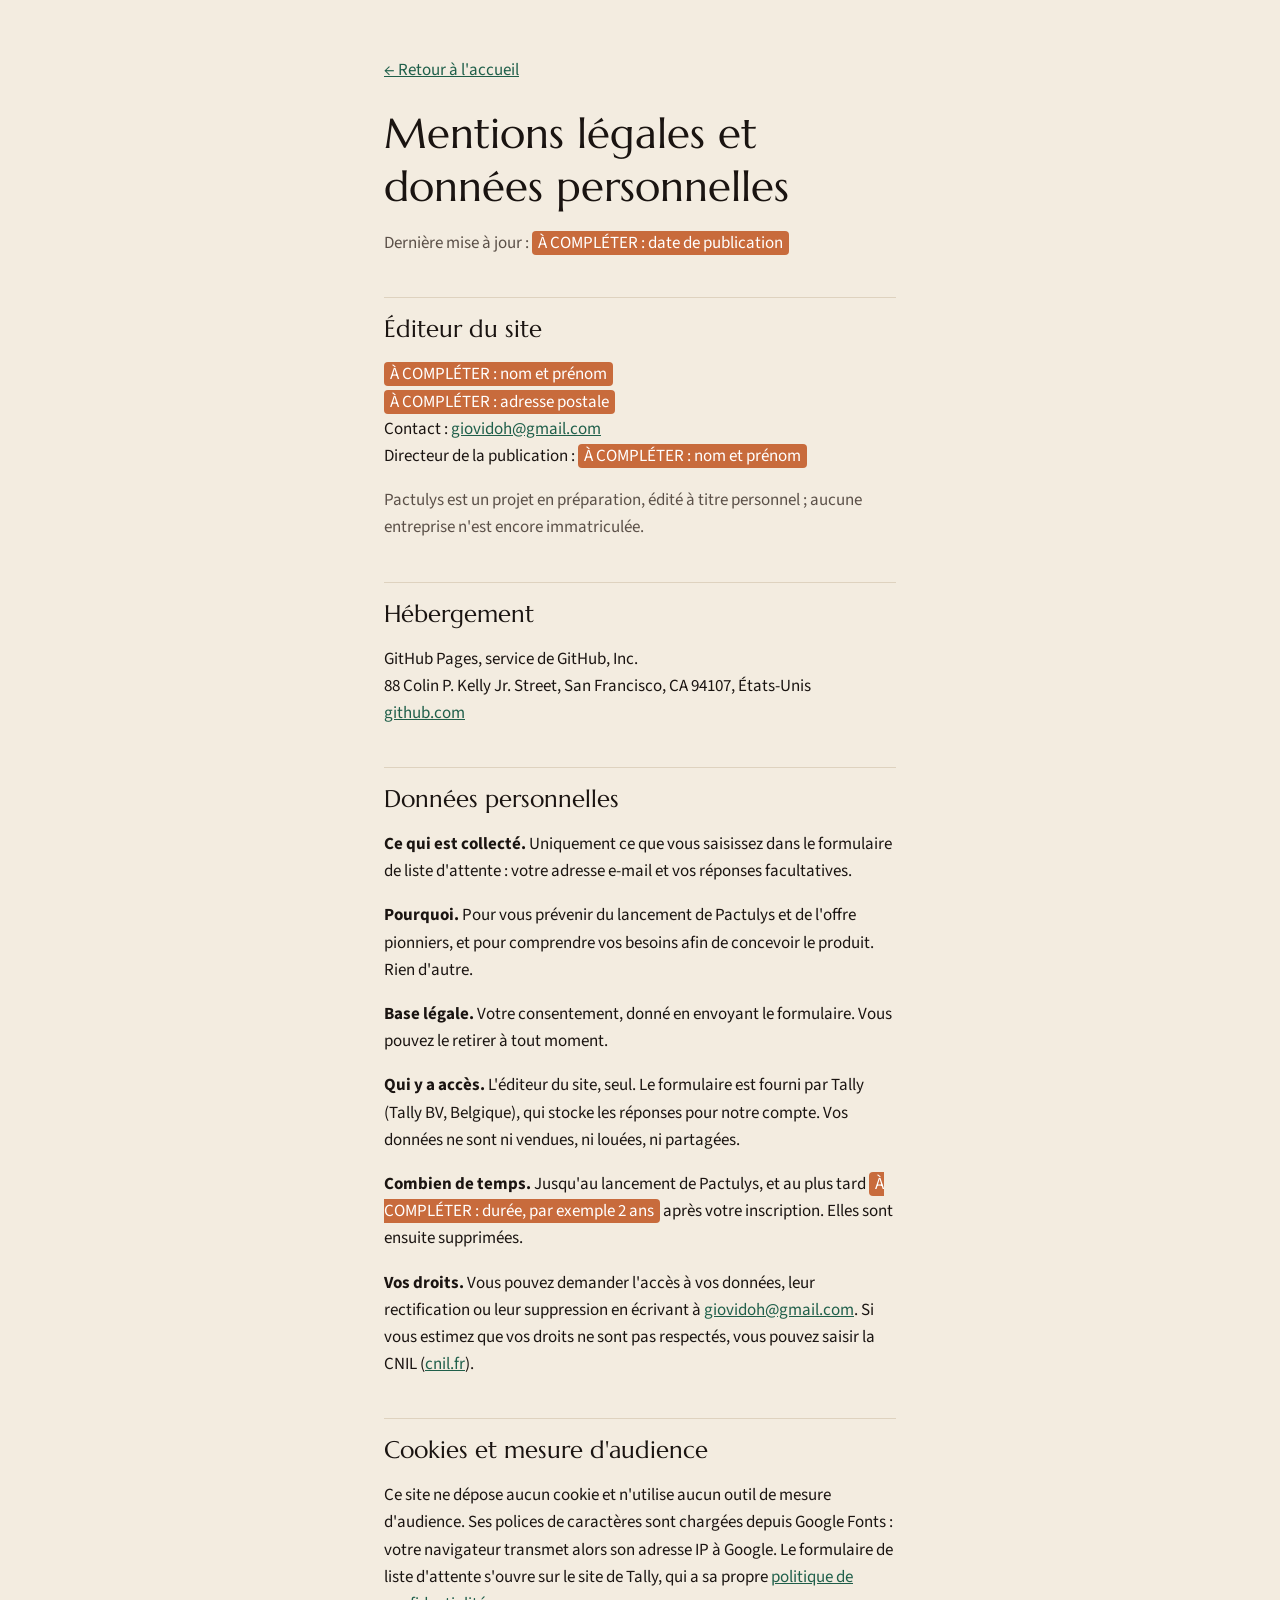
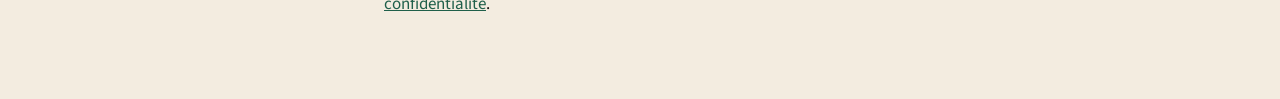
==== mentions-legales.html @ f3574342 "feat(site): mentions légales, floutage des images, essai sans durée fixée" ====
<!doctype html>
<html lang="fr">

<head>
  <meta charset="utf-8">
  <meta name="viewport" content="width=device-width, initial-scale=1">
  <title>Mentions légales — Pactulys</title>
  <meta name="robots" content="noindex">
  <meta name="theme-color" content="#f3ece0" media="(prefers-color-scheme: light)">
  <meta name="theme-color" content="#0f1a17" media="(prefers-color-scheme: dark)">
  <link rel="preconnect" href="https://fonts.googleapis.com">
  <link rel="preconnect" href="https://fonts.gstatic.com" crossorigin>
  <link rel="stylesheet" href="https://fonts.googleapis.com/css2?family=Marcellus&family=Source+Sans+3:wght@400;600&display=swap">
  <style>
    :root {
      color-scheme: light dark;
      --bg: #f3ece0; --surface: #fbf7f0; --text: #1a1411; --muted: #5b5048; --line: #ded2bf; --accent: #1f5f4a;
    }

    @media (prefers-color-scheme: dark) {
      :root:not([data-theme="light"]) {
        --bg: #0f1a17; --surface: #16241f; --text: #f1e9dc; --muted: #b3ab9e; --line: #5d7169; --accent: #7fc8a9;
      }
    }

    :root[data-theme="dark"] {
      --bg: #0f1a17; --surface: #16241f; --text: #f1e9dc; --muted: #b3ab9e; --line: #5d7169; --accent: #7fc8a9;
    }

    body {
      margin: 0; background: var(--bg); color: var(--text);
      font: 17px/1.6 "Source Sans 3", system-ui, -apple-system, "Segoe UI", sans-serif;
    }

    main { max-width: 64ch; margin: 0 auto; padding: 40px 16px 64px; }
    h1, h2 { font-family: "Marcellus", Georgia, serif; font-weight: 400; line-height: 1.25; }
    h1 { font-size: clamp(30px, 24px + 2vw, 42px); margin: 24px 0 8px; }
    h2 { font-size: 24px; margin: 40px 0 8px; padding-top: 16px; border-top: 1px solid var(--line); }
    a { color: var(--accent); }
    .muted { color: var(--muted); }
    .todo { background: #c86b3c; color: #fff; padding: 0 6px; border-radius: 4px; }
  </style>
</head>

<body>
  <main>
    <p><a href="./">← Retour à l'accueil</a></p>
    <h1>Mentions légales et données personnelles</h1>
    <p class="muted">Dernière mise à jour : <span class="todo">À COMPLÉTER : date de publication</span></p>

    <h2>Éditeur du site</h2>
    <p>
      <span class="todo">À COMPLÉTER : nom et prénom</span><br>
      <span class="todo">À COMPLÉTER : adresse postale</span><br>
      Contact : <a href="mailto:giovidoh@gmail.com">giovidoh@gmail.com</a><br>
      Directeur de la publication : <span class="todo">À COMPLÉTER : nom et prénom</span>
    </p>
    <p class="muted">Pactulys est un projet en préparation, édité à titre personnel ; aucune entreprise n'est encore
      immatriculée.</p>

    <h2>Hébergement</h2>
    <p>
      GitHub Pages, service de GitHub, Inc.<br>
      88 Colin P. Kelly Jr. Street, San Francisco, CA 94107, États-Unis<br>
      <a href="https://github.com" rel="noopener">github.com</a>
    </p>

    <h2>Données personnelles</h2>
    <p><strong>Ce qui est collecté.</strong> Uniquement ce que vous saisissez dans le formulaire de liste d'attente :
      votre adresse e-mail et vos réponses facultatives.</p>
    <p><strong>Pourquoi.</strong> Pour vous prévenir du lancement de Pactulys et de l'offre pionniers, et pour comprendre
      vos besoins afin de concevoir le produit. Rien d'autre.</p>
    <p><strong>Base légale.</strong> Votre consentement, donné en envoyant le formulaire. Vous pouvez le retirer à tout
      moment.</p>
    <p><strong>Qui y a accès.</strong> L'éditeur du site, seul. Le formulaire est fourni par Tally (Tally BV, Belgique),
      qui stocke les réponses pour notre compte. Vos données ne sont ni vendues, ni louées, ni partagées.</p>
    <p><strong>Combien de temps.</strong> Jusqu'au lancement de Pactulys, et au plus tard
      <span class="todo">À COMPLÉTER : durée, par exemple 2 ans</span> après votre inscription. Elles sont ensuite
      supprimées.</p>
    <p><strong>Vos droits.</strong> Vous pouvez demander l'accès à vos données, leur rectification ou leur suppression en
      écrivant à <a href="mailto:giovidoh@gmail.com">giovidoh@gmail.com</a>. Si vous estimez que vos droits ne sont pas
      respectés, vous pouvez saisir la CNIL (<a href="https://www.cnil.fr" rel="noopener">cnil.fr</a>).</p>

    <h2>Cookies et mesure d'audience</h2>
    <p>Ce site ne dépose aucun cookie et n'utilise aucun outil de mesure d'audience. Ses polices de caractères sont
      chargées depuis Google Fonts : votre navigateur transmet alors son adresse IP à Google. Le formulaire de liste
      d'attente s'ouvre sur le site de Tally, qui a sa propre
      <a href="https://tally.so/help/privacy-policy" rel="noopener">politique de confidentialité</a>.</p>
  </main>
</body>

</html>
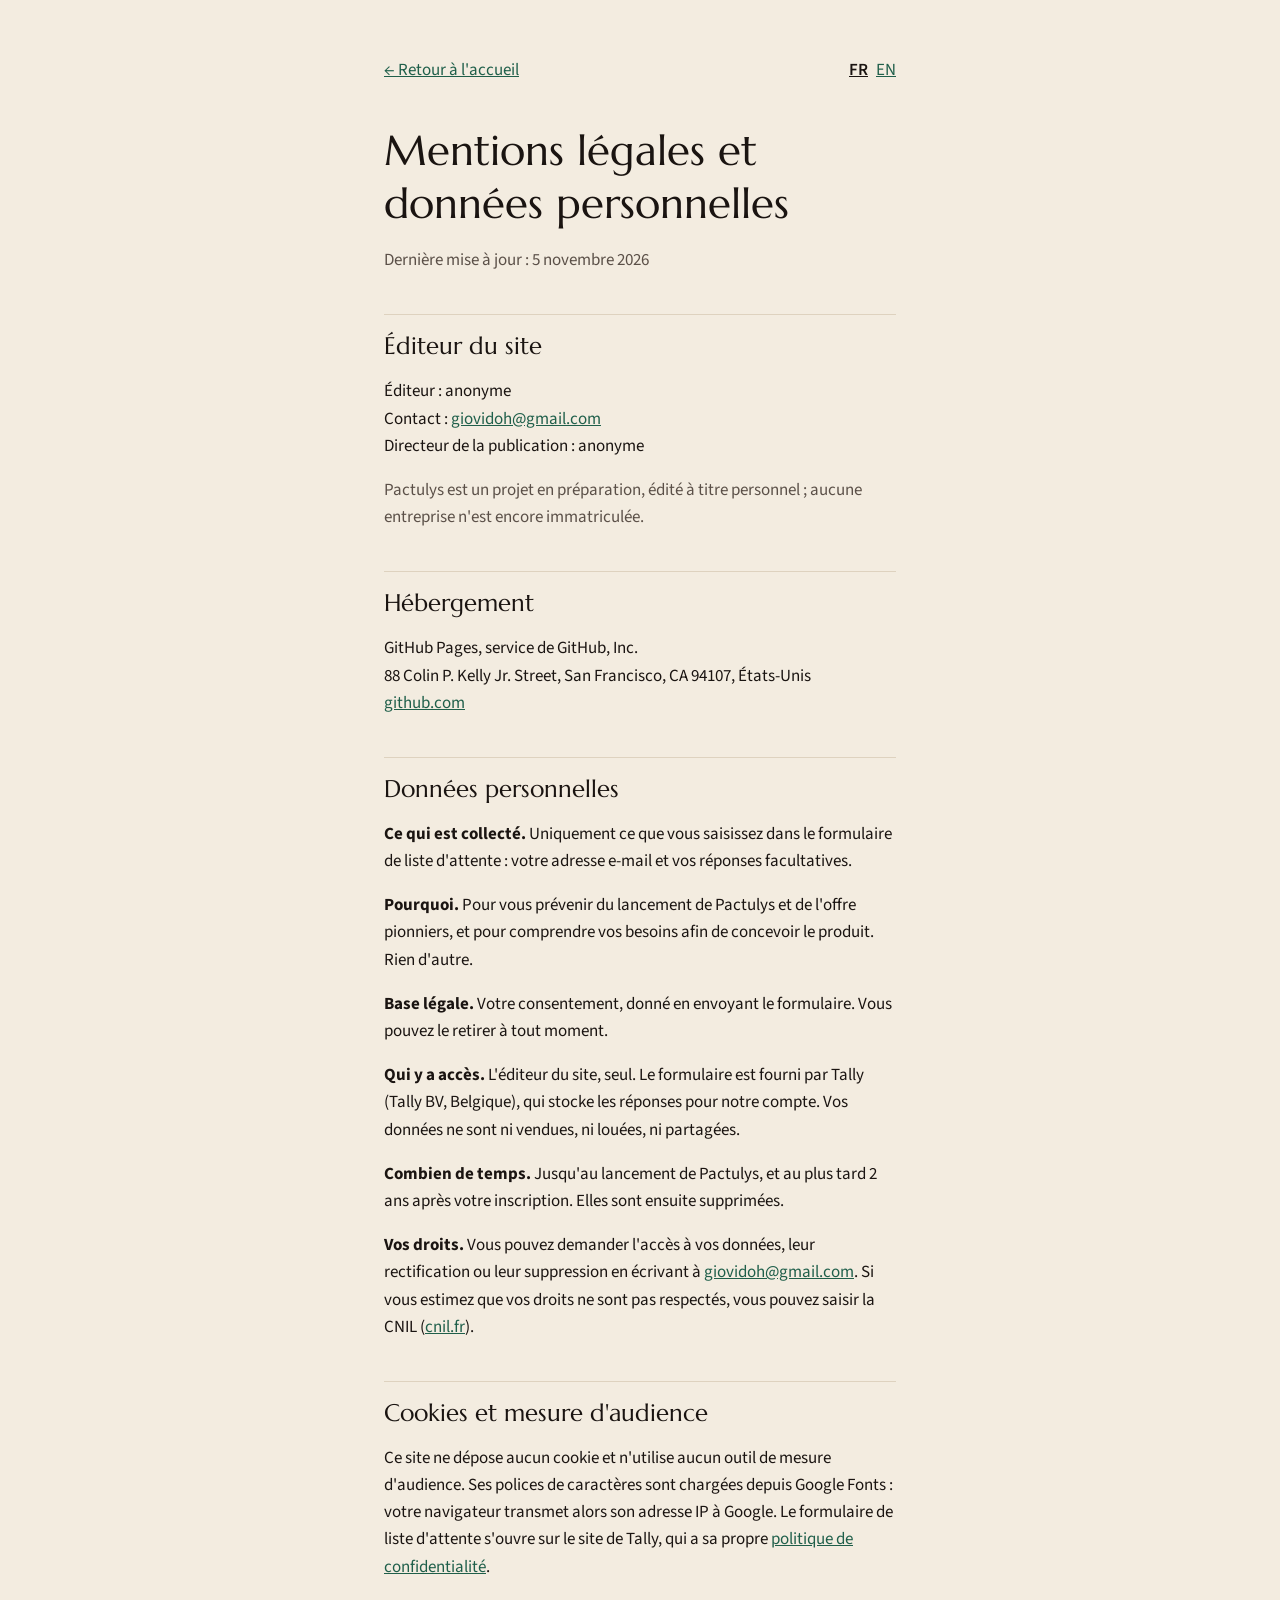
==== commit 3535ae71: "feat(site): version anglaise de toutes les pages et sélecteur de langue Ajoute /en/ avec sa page lég" ====
--- a/mentions-legales.html
+++ b/mentions-legales.html
@@ -8,52 +8,29 @@
   <meta name="robots" content="noindex">
   <meta name="theme-color" content="#f3ece0" media="(prefers-color-scheme: light)">
   <meta name="theme-color" content="#0f1a17" media="(prefers-color-scheme: dark)">
+  <link rel="alternate" hreflang="fr" href="https://pactulys.icg-reborns.com/mentions-legales.html">
+  <link rel="alternate" hreflang="en" href="https://pactulys.icg-reborns.com/en/legal-notice.html">
+  <link rel="alternate" hreflang="x-default" href="https://pactulys.icg-reborns.com/mentions-legales.html">
   <link rel="preconnect" href="https://fonts.googleapis.com">
   <link rel="preconnect" href="https://fonts.gstatic.com" crossorigin>
   <link rel="stylesheet" href="https://fonts.googleapis.com/css2?family=Marcellus&family=Source+Sans+3:wght@400;600&display=swap">
-  <style>
-    :root {
-      color-scheme: light dark;
-      --bg: #f3ece0; --surface: #fbf7f0; --text: #1a1411; --muted: #5b5048; --line: #ded2bf; --accent: #1f5f4a;
-    }
-
-    @media (prefers-color-scheme: dark) {
-      :root:not([data-theme="light"]) {
-        --bg: #0f1a17; --surface: #16241f; --text: #f1e9dc; --muted: #b3ab9e; --line: #5d7169; --accent: #7fc8a9;
-      }
-    }
-
-    :root[data-theme="dark"] {
-      --bg: #0f1a17; --surface: #16241f; --text: #f1e9dc; --muted: #b3ab9e; --line: #5d7169; --accent: #7fc8a9;
-    }
-
-    body {
-      margin: 0; background: var(--bg); color: var(--text);
-      font: 17px/1.6 "Source Sans 3", system-ui, -apple-system, "Segoe UI", sans-serif;
-    }
-
-    main { max-width: 64ch; margin: 0 auto; padding: 40px 16px 64px; }
-    h1, h2 { font-family: "Marcellus", Georgia, serif; font-weight: 400; line-height: 1.25; }
-    h1 { font-size: clamp(30px, 24px + 2vw, 42px); margin: 24px 0 8px; }
-    h2 { font-size: 24px; margin: 40px 0 8px; padding-top: 16px; border-top: 1px solid var(--line); }
-    a { color: var(--accent); }
-    .muted { color: var(--muted); }
-    .todo { background: #c86b3c; color: #fff; padding: 0 6px; border-radius: 4px; }
-  </style>
+  <link rel="stylesheet" href="assets/legal.css">
 </head>
 
 <body>
   <main>
-    <p><a href="./">← Retour à l'accueil</a></p>
+    <div class="lang-nav">
+      <p><a href="./">← Retour à l'accueil</a></p>
+      <nav class="lang-switch" aria-label="Langue"><a href="mentions-legales.html" lang="fr" hreflang="fr" data-lang="fr" aria-current="true">FR</a><a href="en/legal-notice.html" lang="en" hreflang="en" data-lang="en">EN</a></nav>
+    </div>
     <h1>Mentions légales et données personnelles</h1>
-    <p class="muted">Dernière mise à jour : <span class="todo">À COMPLÉTER : date de publication</span></p>
+    <p class="muted">Dernière mise à jour : 5 novembre 2026</p>
 
     <h2>Éditeur du site</h2>
     <p>
-      <span class="todo">À COMPLÉTER : nom et prénom</span><br>
-      <span class="todo">À COMPLÉTER : adresse postale</span><br>
+      Éditeur : anonyme<br>
       Contact : <a href="mailto:giovidoh@gmail.com">giovidoh@gmail.com</a><br>
-      Directeur de la publication : <span class="todo">À COMPLÉTER : nom et prénom</span>
+      Directeur de la publication : anonyme
     </p>
     <p class="muted">Pactulys est un projet en préparation, édité à titre personnel ; aucune entreprise n'est encore
       immatriculée.</p>
@@ -75,7 +52,7 @@
     <p><strong>Qui y a accès.</strong> L'éditeur du site, seul. Le formulaire est fourni par Tally (Tally BV, Belgique),
       qui stocke les réponses pour notre compte. Vos données ne sont ni vendues, ni louées, ni partagées.</p>
     <p><strong>Combien de temps.</strong> Jusqu'au lancement de Pactulys, et au plus tard
-      <span class="todo">À COMPLÉTER : durée, par exemple 2 ans</span> après votre inscription. Elles sont ensuite
+      2 ans après votre inscription. Elles sont ensuite
       supprimées.</p>
     <p><strong>Vos droits.</strong> Vous pouvez demander l'accès à vos données, leur rectification ou leur suppression en
       écrivant à <a href="mailto:giovidoh@gmail.com">giovidoh@gmail.com</a>. Si vous estimez que vos droits ne sont pas
@@ -87,6 +64,7 @@
       d'attente s'ouvre sur le site de Tally, qui a sa propre
       <a href="https://tally.so/help/privacy-policy" rel="noopener">politique de confidentialité</a>.</p>
   </main>
+  <script src="assets/site.js"></script>
 </body>
 
 </html>
--- a/assets/legal.css
+++ b/assets/legal.css
@@ -0,0 +1,29 @@
+:root {
+  color-scheme: light dark;
+  --bg: #f3ece0; --surface: #fbf7f0; --text: #1a1411; --muted: #5b5048; --line: #ded2bf; --accent: #1f5f4a;
+}
+
+@media (prefers-color-scheme: dark) {
+  :root:not([data-theme="light"]) {
+    --bg: #0f1a17; --surface: #16241f; --text: #f1e9dc; --muted: #b3ab9e; --line: #5d7169; --accent: #7fc8a9;
+  }
+}
+
+:root[data-theme="dark"] {
+  --bg: #0f1a17; --surface: #16241f; --text: #f1e9dc; --muted: #b3ab9e; --line: #5d7169; --accent: #7fc8a9;
+}
+
+body {
+  margin: 0; background: var(--bg); color: var(--text);
+  font: 17px/1.6 "Source Sans 3", system-ui, -apple-system, "Segoe UI", sans-serif;
+}
+
+main { max-width: 64ch; margin: 0 auto; padding: 40px 16px 64px; }
+h1, h2 { font-family: "Marcellus", Georgia, serif; font-weight: 400; line-height: 1.25; }
+h1 { font-size: clamp(30px, 24px + 2vw, 42px); margin: 24px 0 8px; }
+h2 { font-size: 24px; margin: 40px 0 8px; padding-top: 16px; border-top: 1px solid var(--line); }
+a { color: var(--accent); }
+.muted { color: var(--muted); }
+.lang-nav { display: flex; justify-content: space-between; align-items: center; gap: 16px; }
+.lang-switch { display: inline-flex; gap: 8px; }
+.lang-switch a[aria-current="true"] { font-weight: 600; color: var(--text); }
